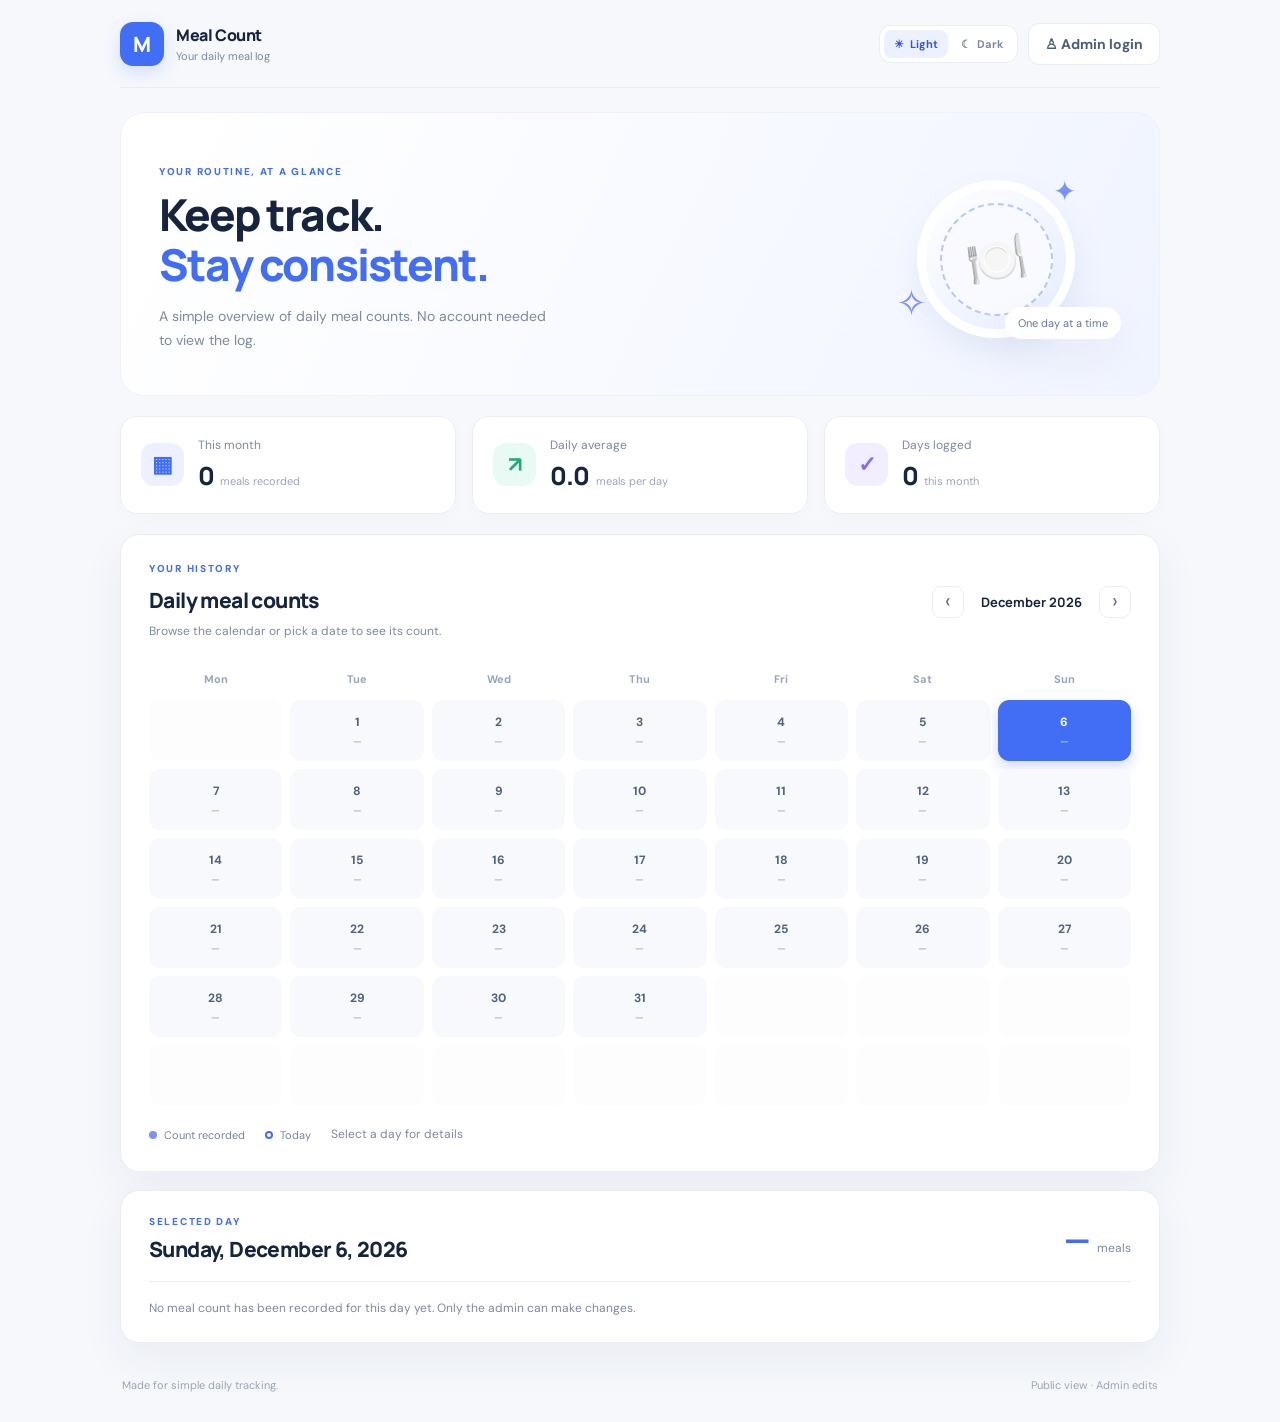
==== index.html @ 79d7aa11 "Add files via upload" ====
<!doctype html>
<html lang="en">
<head>
  <meta charset="utf-8">
  <meta name="viewport" content="width=device-width, initial-scale=1">
  <meta name="theme-color" content="#f5f8ff">
  <title>Meal Count — Daily Tracker</title>
  <link rel="stylesheet" href="style.css">
</head>
<body>
  <div class="app-shell">
    <header class="topbar">
      <a class="brand" href="#" aria-label="Meal Count home">
        <span class="brand-mark">M</span>
        <span><strong>Meal Count</strong><small>Your daily meal log</small></span>
      </a>
      <div class="top-actions">
        <div class="theme-switch" role="group" aria-label="Choose theme">
          <button id="lightTheme" class="theme-btn" type="button" aria-pressed="true" title="Light theme"><span aria-hidden="true">☀</span><span class="theme-label">Light</span></button>
          <button id="darkTheme" class="theme-btn" type="button" aria-pressed="false" title="Dark theme"><span aria-hidden="true">☾</span><span class="theme-label">Dark</span></button>
        </div>
        <button id="adminOpen" class="btn btn-quiet" type="button"><span aria-hidden="true">♙</span> Admin login</button>
      </div>
    </header>

    <main>
      <section class="hero">
        <div>
          <p class="eyebrow">YOUR ROUTINE, AT A GLANCE</p>
          <h1>Keep track.<br><span>Stay consistent.</span></h1>
          <p class="hero-copy">A simple overview of daily meal counts. No account needed to view the log.</p>
        </div>
        <div class="hero-art" aria-hidden="true">
          <div class="plate"><div class="plate-inner"><span>🍽️</span></div></div>
          <span class="spark spark-one">✦</span><span class="spark spark-two">✧</span>
          <span class="art-pill">One day at a time</span>
        </div>
      </section>

      <section class="stats-grid" aria-label="Meal statistics">
        <article class="stat-card"><span class="stat-icon blue">▦</span><div><p>This month</p><strong id="monthTotal">—</strong><small>meals recorded</small></div></article>
        <article class="stat-card"><span class="stat-icon mint">↗</span><div><p>Daily average</p><strong id="monthAverage">—</strong><small>meals per day</small></div></article>
        <article class="stat-card"><span class="stat-icon lilac">✓</span><div><p>Days logged</p><strong id="daysLogged">—</strong><small>this month</small></div></article>
      </section>

      <section class="panel calendar-panel">
        <div class="section-heading">
          <div><p class="eyebrow">YOUR HISTORY</p><h2>Daily meal counts</h2><p class="muted">Browse the calendar or pick a date to see its count.</p></div>
          <div class="month-control"><button id="prevMonth" class="icon-btn" aria-label="Previous month">‹</button><strong id="monthLabel">Month Year</strong><button id="nextMonth" class="icon-btn" aria-label="Next month">›</button></div>
        </div>
        <div class="calendar-wrap">
          <div class="weekdays"><span>Mon</span><span>Tue</span><span>Wed</span><span>Thu</span><span>Fri</span><span>Sat</span><span>Sun</span></div>
          <div id="calendar" class="calendar-grid"></div>
        </div>
        <div class="legend"><span><i class="dot dot-filled"></i> Count recorded</span><span><i class="dot dot-today"></i> Today</span><span class="muted">Select a day for details</span></div>
      </section>

      <section class="panel detail-panel">
        <div class="detail-top">
          <div><p class="eyebrow">SELECTED DAY</p><h2 id="selectedDate">Today</h2></div>
          <div class="count-display"><strong id="selectedCount">—</strong><span>meals</span></div>
        </div>
        <div id="detailMessage" class="empty-note">Meal counts are visible to everyone. Only the admin can make changes.</div>
        <div class="admin-edit" id="editArea" hidden>
          <label for="mealInput">Meal count for this day</label>
          <div class="edit-row"><input id="mealInput" type="number" min="0" max="99" step="1" inputmode="numeric" placeholder="e.g. 4"><button id="saveMeal" class="btn btn-primary" type="button">Save count</button><button id="clearMeal" class="btn btn-quiet" type="button">Clear</button></div>
          <p class="helper">Use a whole number from 0 to 99. Save to publish the update.</p>
        </div>
      </section>

      <footer><span>Made for simple daily tracking.</span><span id="footerStatus">Public view · Admin edits</span></footer>
    </main>
  </div>

  <div id="loginModal" class="modal-backdrop" hidden>
    <section class="modal" role="dialog" aria-modal="true" aria-labelledby="loginTitle">
      <button id="closeModal" class="modal-close" aria-label="Close login" type="button">×</button>
      <div class="login-mark">M</div>
      <p class="eyebrow">PRIVATE ACCESS</p><h2 id="loginTitle">Admin login</h2>
      <p class="muted">Sign in to add or edit daily meal counts.</p>
      <form id="loginForm">
        <label for="adminId">Admin ID</label><input id="adminId" autocomplete="username" required placeholder="Enter admin ID">
        <label for="adminPassword">Password</label><input id="adminPassword" type="password" autocomplete="current-password" required placeholder="Enter password">
        <p id="loginError" class="error" role="alert"></p>
        <button class="btn btn-primary login-submit" type="submit">Sign in</button>
      </form>
      <p class="modal-foot">Viewing the website does not require a login.</p>
    </section>
  </div>
  <div id="toast" class="toast" role="status" aria-live="polite"></div>
  <script src="config.js"></script>
  <script src="app.js"></script>
</body>
</html>
---- style.css ----
@import url('https://fonts.googleapis.com/css2?family=DM+Sans:wght@400;500;600;700&family=Manrope:wght@400;500;600;700;800&display=swap');
:root{--ink:#17243d;--muted:#7d899f;--blue:#426df5;--blue-dark:#3158df;--line:#e9edf5;--bg:#f6f8fc;--white:#fff;--shadow:0 16px 45px rgba(35,57,103,.06)}
*{box-sizing:border-box}body{margin:0;background:var(--bg);color:var(--ink);font-family:'DM Sans',sans-serif;font-size:14px;-webkit-font-smoothing:antialiased}button,input{font:inherit}button{cursor:pointer}.app-shell{max-width:1100px;margin:auto;padding:0 30px}.topbar{height:88px;display:flex;align-items:center;justify-content:space-between;border-bottom:1px solid #e8edf6}.brand{display:flex;align-items:center;gap:12px;color:inherit;text-decoration:none}.brand-mark,.login-mark{display:grid;place-items:center;background:var(--blue);color:white;border-radius:13px;font:800 21px Manrope,sans-serif;width:44px;height:44px;box-shadow:0 7px 18px #426df52c}.brand strong{display:block;font:800 16px Manrope,sans-serif;letter-spacing:-.4px}.brand small{display:block;color:var(--muted);font-size:11px;margin-top:3px}.btn{border:0;border-radius:11px;padding:11px 16px;font-weight:700;transition:transform .18s,background .18s,box-shadow .18s}.btn:active{transform:scale(.98)}.btn-primary{background:var(--blue);color:white;box-shadow:0 7px 16px #426df52b}.btn-primary:hover{background:var(--blue-dark)}.btn-quiet{background:white;color:#4b5b78;border:1px solid var(--line)}.btn-quiet:hover{background:#f9faff}.hero{display:flex;align-items:center;justify-content:space-between;padding:52px 38px 42px;margin-top:24px;background:linear-gradient(115deg,#fff 5%,#f0f4ff 100%);border:1px solid #edf1fb;border-radius:24px;overflow:hidden;min-height:255px}.eyebrow{font-size:10px;font-weight:800;letter-spacing:1.7px;color:var(--blue);margin:0 0 11px}.hero h1{font:800 clamp(32px,4vw,44px)/1.14 Manrope,sans-serif;letter-spacing:-1.8px;margin:0}.hero h1 span{color:var(--blue)}.hero-copy{color:var(--muted);max-width:390px;line-height:1.7;margin:16px 0 0}.hero-art{position:relative;width:250px;height:180px;display:grid;place-items:center;flex-shrink:0}.plate{width:158px;height:158px;border-radius:50%;display:grid;place-items:center;background:linear-gradient(145deg,#fff,#e7edff);box-shadow:0 15px 30px #516db51b;border:9px solid #fff;transform:rotate(-9deg)}.plate-inner{width:113px;height:113px;border-radius:50%;display:grid;place-items:center;border:2px dashed #b7c7fa;background:#f8faff;font-size:49px}.spark{position:absolute;color:#7892f8;font-size:28px}.spark-one{top:4px;right:45px}.spark-two{bottom:22px;left:25px;font-size:37px}.art-pill{position:absolute;right:0;bottom:10px;padding:9px 13px;border-radius:30px;background:white;color:#66779a;font-size:11px;box-shadow:var(--shadow)}.stats-grid{display:grid;grid-template-columns:repeat(3,1fr);gap:16px;margin:20px 0}.stat-card{background:white;border:1px solid var(--line);border-radius:17px;padding:20px;display:flex;align-items:center;gap:14px;box-shadow:0 5px 18px #223c7005}.stat-icon{height:43px;width:43px;display:grid;place-items:center;border-radius:13px;font-size:22px;font-weight:700}.blue{background:#edf1ff;color:#426df5}.mint{background:#e8faf4;color:#25a77f}.lilac{background:#f2edff;color:#8c6be8}.stat-card p{margin:0 0 5px;color:var(--muted);font-size:12px}.stat-card strong{font:800 25px Manrope,sans-serif;letter-spacing:-.8px}.stat-card small{color:#9ba5b8;font-size:11px;margin-left:6px}.panel{background:white;border:1px solid var(--line);border-radius:19px;padding:27px 28px;box-shadow:var(--shadow);margin-bottom:18px}.section-heading{display:flex;justify-content:space-between;align-items:center;gap:20px}.section-heading h2,.detail-top h2{font:800 21px Manrope,sans-serif;letter-spacing:-.6px;margin:0}.muted{color:var(--muted);font-size:12px;line-height:1.6}.section-heading .muted{margin:8px 0 0}.month-control{display:flex;align-items:center;gap:15px;white-space:nowrap}.month-control strong{font:700 13px Manrope,sans-serif;min-width:105px;text-align:center}.icon-btn{width:32px;height:32px;border-radius:9px;border:1px solid var(--line);background:white;color:#5d6b85;font-size:21px;line-height:1}.icon-btn:hover{background:#f3f6ff}.calendar-wrap{margin-top:26px}.weekdays,.calendar-grid{display:grid;grid-template-columns:repeat(7,minmax(0,1fr));gap:8px}.weekdays{margin-bottom:9px}.weekdays span{text-align:center;color:#9aa5b8;font-size:11px;font-weight:700;padding:5px 0}.day{border:1px solid transparent;background:#f8f9fc;border-radius:11px;min-height:61px;display:flex;align-items:center;flex-direction:column;justify-content:center;gap:5px;color:#51617e;position:relative;transition:.15s}.day:hover{border-color:#cbd6ff;background:#f2f5ff}.day .day-num{font-size:12px;font-weight:700}.day .day-count{font-size:10px;color:#8b97ad}.day.has-count{background:#eef2ff;color:#3159d9}.day.has-count .day-count{color:#426df5;font-weight:700}.day.today{border-color:var(--blue)}.day.selected{background:var(--blue);color:white;box-shadow:0 6px 14px #426df53b}.day.selected .day-count{color:#e3eaff}.day.outside{opacity:.28;pointer-events:none}.legend{display:flex;align-items:center;gap:20px;margin-top:19px;color:#77849a;font-size:11px;flex-wrap:wrap}.legend span{display:flex;align-items:center;gap:7px}.dot{width:8px;height:8px;border-radius:50%;display:inline-block}.dot-filled{background:#7892f8}.dot-today{border:2px solid var(--blue)}.detail-panel{padding:24px 28px}.detail-top{display:flex;align-items:center;justify-content:space-between}.detail-top .eyebrow{margin-bottom:7px}.count-display{display:flex;align-items:baseline;gap:7px}.count-display strong{font:800 34px Manrope,sans-serif;color:var(--blue);letter-spacing:-1px}.count-display span{font-size:12px;color:var(--muted)}.empty-note{border-top:1px solid var(--line);margin-top:18px;padding-top:17px;color:var(--muted);font-size:12px;line-height:1.6}.admin-edit{border-top:1px solid var(--line);margin-top:18px;padding-top:18px}.admin-edit label,.modal label{display:block;font-weight:700;font-size:12px;margin-bottom:8px}.edit-row{display:flex;gap:9px;max-width:470px}.edit-row input,.modal input{min-width:0;border:1px solid #dfe5f0;border-radius:10px;padding:12px 13px;outline:none;color:var(--ink);background:#fbfcff}.edit-row input{width:130px}.edit-row input:focus,.modal input:focus{border-color:#8da5ff;box-shadow:0 0 0 3px #426df515}.helper{font-size:11px;color:#99a4b7;margin:9px 0 0}footer{display:flex;justify-content:space-between;padding:17px 2px 30px;color:#9ba5b7;font-size:11px}.modal-backdrop{position:fixed;inset:0;background:#15223d80;backdrop-filter:blur(5px);display:grid;place-items:center;padding:20px;z-index:10}.modal-backdrop[hidden]{display:none}.modal{position:relative;background:white;width:100%;max-width:390px;padding:32px;border-radius:22px;box-shadow:0 25px 80px #101c3940;animation:pop .2s ease-out}.modal-close{position:absolute;right:17px;top:14px;border:0;background:#f4f6fb;border-radius:50%;width:31px;height:31px;font-size:22px;color:#71809a}.login-mark{margin-bottom:22px}.modal h2{font:800 24px Manrope,sans-serif;letter-spacing:-.8px;margin:0 0 7px}.modal .muted{margin:0 0 22px}.modal label{margin:14px 0 7px}.modal input{width:100%}.login-submit{width:100%;margin-top:18px;padding:13px}.modal-foot{text-align:center;color:#a1aabd;font-size:10px;margin:19px 0 0}.error{color:#d44747;font-size:12px;min-height:14px;margin:10px 0 0}.toast{position:fixed;bottom:25px;left:50%;transform:translate(-50%,15px);opacity:0;pointer-events:none;background:#17243d;color:white;padding:12px 18px;border-radius:12px;box-shadow:0 8px 28px #15223d30;font-size:12px;transition:.2s;z-index:20}.toast.show{opacity:1;transform:translate(-50%,0)}@keyframes pop{from{opacity:0;transform:translateY(8px) scale(.98)}to{opacity:1;transform:none}}
@media(max-width:700px){.app-shell{padding:0 16px}.topbar{height:72px}.brand-mark{width:39px;height:39px}.hero{padding:31px 24px;margin-top:17px;min-height:0}.hero-art{width:130px;height:130px;margin-right:-12px}.plate{width:112px;height:112px;border-width:6px}.plate-inner{width:80px;height:80px;font-size:35px}.art-pill{font-size:9px;right:-5px;bottom:0}.spark-one{right:15px;top:-5px}.spark-two{left:0;bottom:10px}.hero-copy{font-size:12px}.stats-grid{gap:9px}.stat-card{padding:13px 11px;gap:9px;align-items:flex-start;flex-direction:column}.stat-icon{width:34px;height:34px;font-size:18px;border-radius:10px}.stat-card strong{font-size:21px}.stat-card small{display:block;margin:3px 0 0;font-size:10px}.panel{padding:20px 15px}.section-heading{align-items:flex-start;flex-direction:column}.month-control{align-self:stretch;justify-content:space-between}.calendar-wrap{margin-top:19px}.weekdays,.calendar-grid{gap:4px}.day{min-height:49px;border-radius:8px;gap:3px}.day .day-num{font-size:11px}.day .day-count{font-size:9px}.legend{gap:12px}.detail-panel{padding:20px 17px}.edit-row{flex-wrap:wrap}.edit-row input{flex:1}.edit-row .btn{padding:11px 12px}footer{gap:10px;font-size:10px}.hero h1{font-size:31px}.hero-art{transform:scale(.9);transform-origin:center right}.modal{padding:27px 23px}}
@media(max-width:390px){.hero-art{display:none}.hero{padding:28px 22px}.stats-grid{grid-template-columns:repeat(3,minmax(0,1fr))}.stat-card p{font-size:10px}.stat-card strong{font-size:19px}}


/* Theme switch */
.top-actions{display:flex;align-items:center;gap:10px}
.theme-switch{display:flex;align-items:center;gap:3px;padding:4px;border:1px solid var(--line);background:var(--white);border-radius:12px}
.theme-btn{display:flex;align-items:center;gap:6px;padding:7px 10px;border:0;border-radius:8px;background:transparent;color:var(--muted);font-size:11px;font-weight:700;transition:background .18s,color .18s}
.theme-btn[aria-pressed="true"]{background:#edf1ff;color:#3158df}
body[data-theme="dark"]{--ink:#edf2ff;--muted:#9ba9c4;--line:#2b3650;--bg:#101522;--white:#171f30;--shadow:0 16px 45px rgba(0,0,0,.16)}
body[data-theme="dark"] .topbar{border-bottom-color:#273149}
body[data-theme="dark"] .hero{background:linear-gradient(115deg,#171f30 5%,#202b45 100%);border-color:#2b3650}
body[data-theme="dark"] .plate{background:linear-gradient(145deg,#26314b,#1c263c);border-color:#303d58}
body[data-theme="dark"] .plate-inner{background:#202a40;border-color:#52669b}
body[data-theme="dark"] .art-pill,body[data-theme="dark"] .btn-quiet,body[data-theme="dark"] .icon-btn,body[data-theme="dark"] .theme-switch{background:#1b2538;color:#c5d0e7;border-color:#2b3650}
body[data-theme="dark"] .stat-card,body[data-theme="dark"] .panel{background:#171f30;border-color:#2b3650}
body[data-theme="dark"] .stat-icon.blue{background:#26345a;color:#8ca6ff}
body[data-theme="dark"] .stat-icon.mint{background:#1d3b39;color:#71d8b5}
body[data-theme="dark"] .stat-icon.lilac{background:#332b50;color:#b8a1ff}
body[data-theme="dark"] .day{background:#1d2638;color:#c5d0e7}
body[data-theme="dark"] .day:hover{background:#273451;border-color:#536da8}
body[data-theme="dark"] .day.has-count{background:#26345a;color:#b9c8ff}
body[data-theme="dark"] .day.has-count .day-count{color:#a9baff}
body[data-theme="dark"] .day.selected{background:var(--blue);color:white}
body[data-theme="dark"] .day.selected .day-count{color:#e3eaff}
body[data-theme="dark"] .day.today{border-color:#7d98ff}
body[data-theme="dark"] .dot-filled{background:#8199ff}
body[data-theme="dark"] .theme-btn[aria-pressed="true"]{background:#303d5a;color:#d8e1ff}
body[data-theme="dark"] .edit-row input,body[data-theme="dark"] .modal input{background:#111827;border-color:#34415a;color:var(--ink)}
body[data-theme="dark"] .modal{background:#171f30}
body[data-theme="dark"] .modal-close{background:#263149;color:#d5def1}
body[data-theme="dark"] .empty-note,body[data-theme="dark"] .admin-edit{border-top-color:#2b3650}
body[data-theme="dark"] .login-mark{box-shadow:0 7px 18px #00000030}
@media(max-width:700px){.top-actions{gap:6px}.theme-label{display:none}.theme-btn{padding:8px 10px;font-size:15px}.theme-switch{gap:2px}}
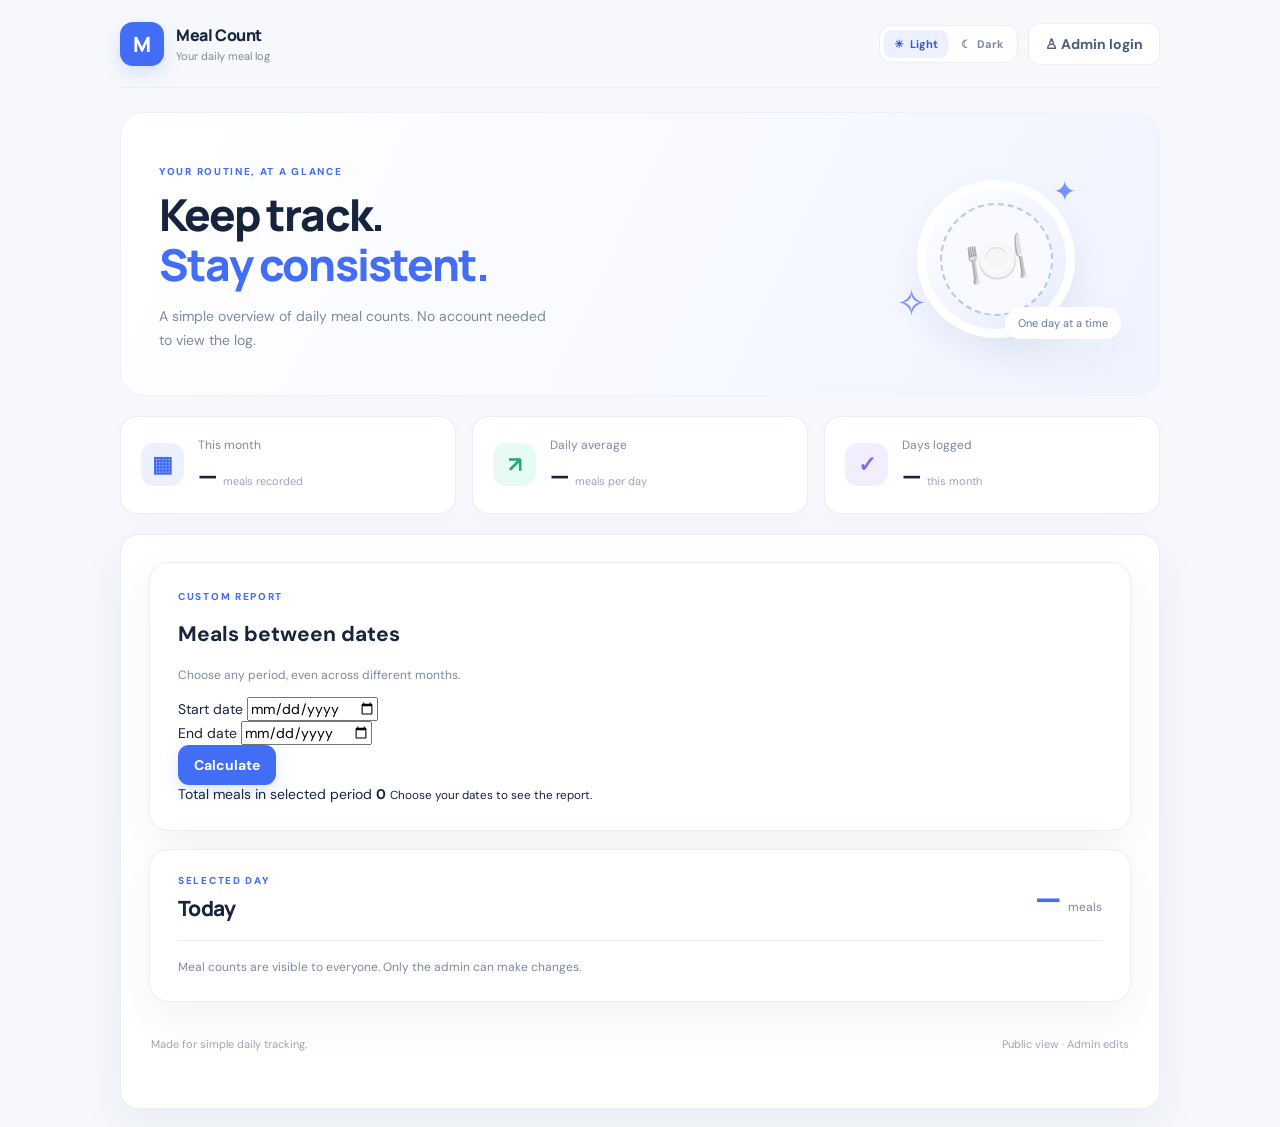
==== commit 0aaefc9b: "Update index.html" ====
--- a/index.html
+++ b/index.html
@@ -44,16 +44,31 @@
       </section>
 
       <section class="panel calendar-panel">
-        <div class="section-heading">
-          <div><p class="eyebrow">YOUR HISTORY</p><h2>Daily meal counts</h2><p class="muted">Browse the calendar or pick a date to see its count.</p></div>
-          <div class="month-control"><button id="prevMonth" class="icon-btn" aria-label="Previous month">‹</button><strong id="monthLabel">Month Year</strong><button id="nextMonth" class="icon-btn" aria-label="Next month">›</button></div>
-        </div>
-        <div class="calendar-wrap">
-          <div class="weekdays"><span>Mon</span><span>Tue</span><span>Wed</span><span>Thu</span><span>Fri</span><span>Sat</span><span>Sun</span></div>
-          <div id="calendar" class="calendar-grid"></div>
-        </div>
-        <div class="legend"><span><i class="dot dot-filled"></i> Count recorded</span><span><i class="dot dot-today"></i> Today</span><span class="muted">Select a day for details</span></div>
-      </section>
+       <section class="panel range-panel">
+  <p class="eyebrow">CUSTOM REPORT</p>
+  <h2>Meals between dates</h2>
+  <p class="muted">Choose any period, even across different months.</p>
+
+  <div class="range-inputs">
+    <div>
+      <label for="rangeStart">Start date</label>
+      <input type="date" id="rangeStart">
+    </div>
+    <div>
+      <label for="rangeEnd">End date</label>
+      <input type="date" id="rangeEnd">
+    </div>
+    <button id="calculateRange" class="btn btn-primary" type="button">
+      Calculate
+    </button>
+  </div>
+
+  <div id="rangeResult" class="range-result" aria-live="polite">
+    <span>Total meals in selected period</span>
+    <strong id="rangeTotal">0</strong>
+    <small id="rangeDetails">Choose your dates to see the report.</small>
+  </div>
+</section>
 
       <section class="panel detail-panel">
         <div class="detail-top">
@@ -91,4 +106,4 @@
   <script src="config.js"></script>
   <script src="app.js"></script>
 </body>
-</html>+</html>
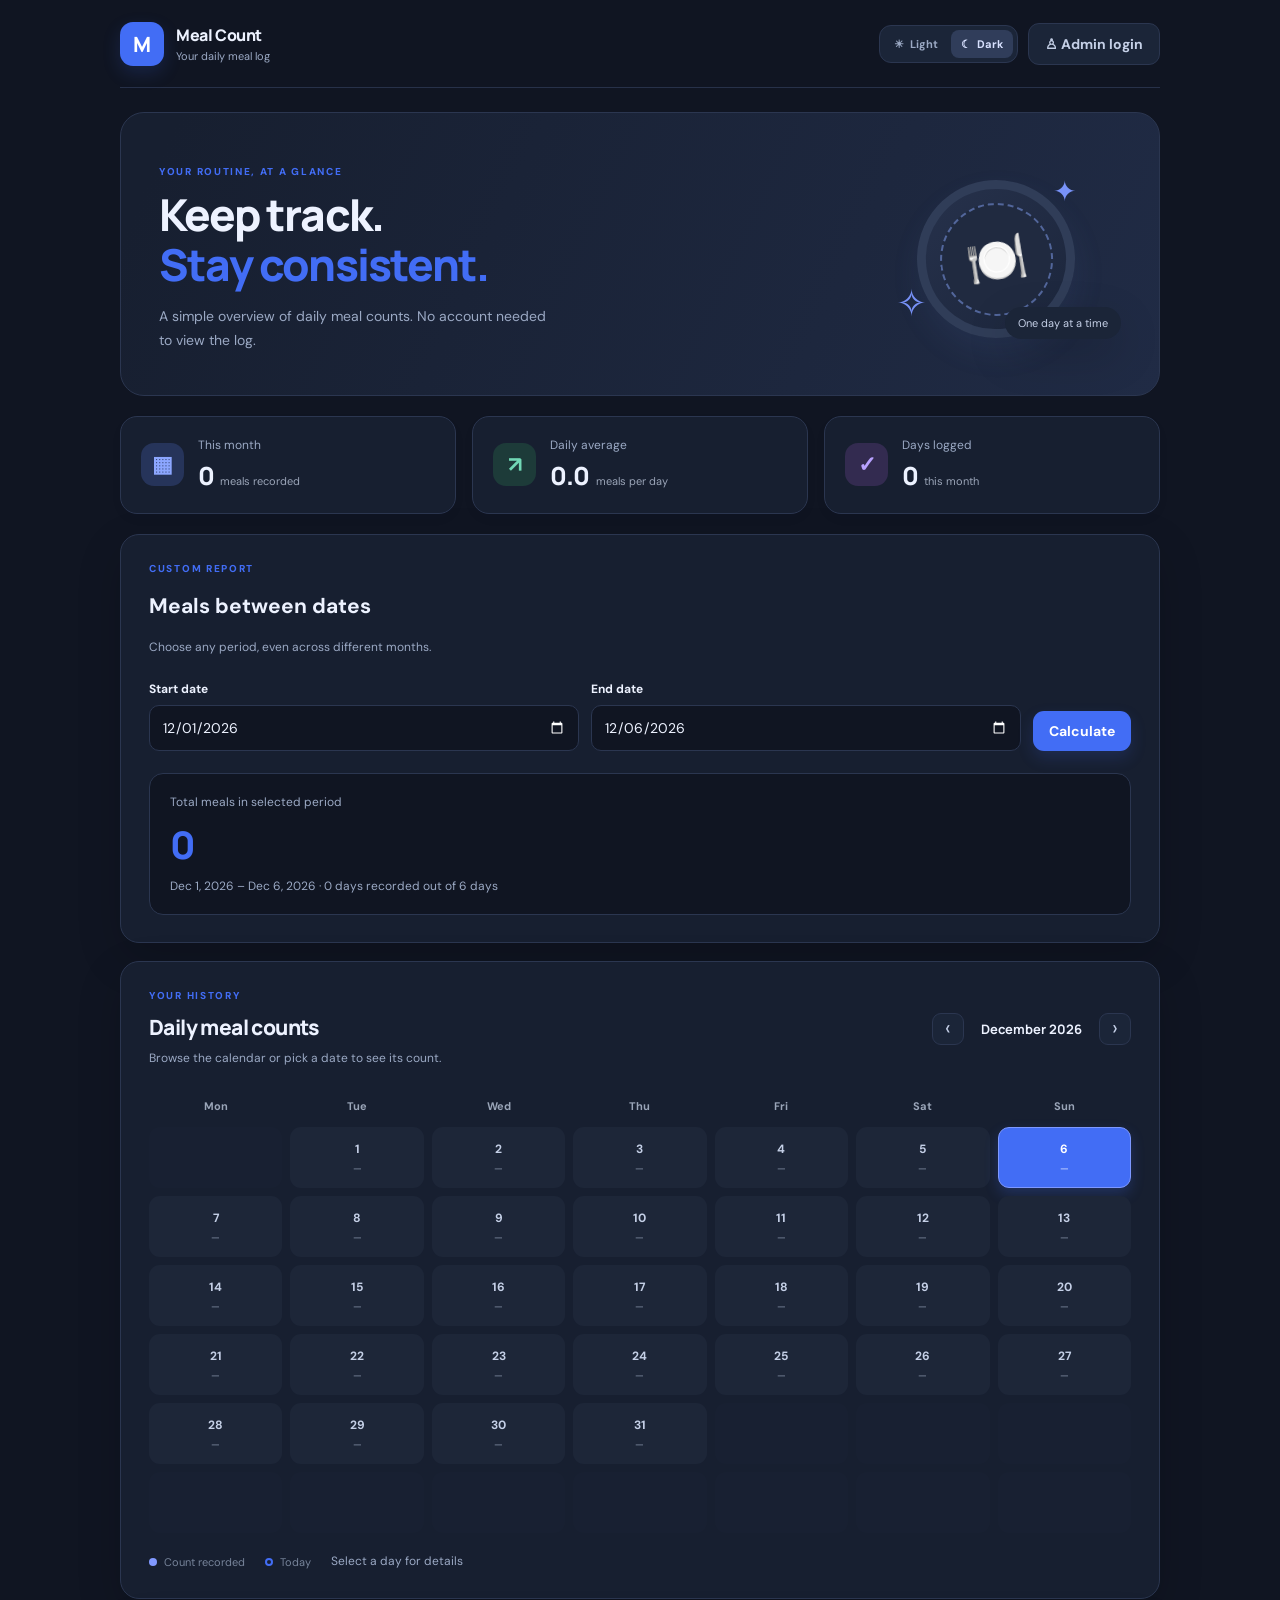
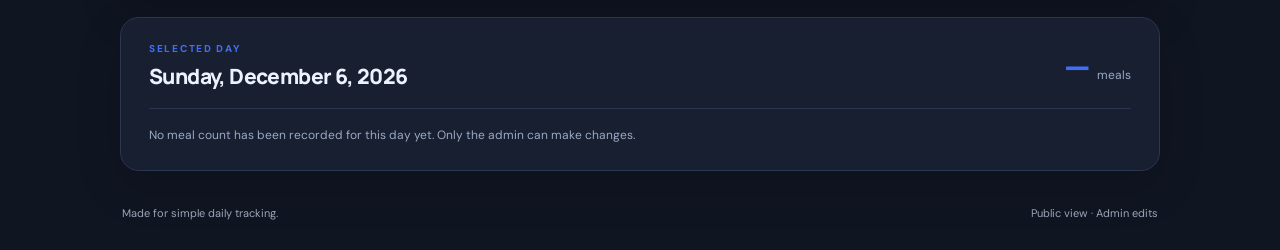
==== commit 7b9ca1d6: "Update index.html" ====
--- a/index.html
+++ b/index.html
@@ -3,7 +3,7 @@
 <head>
   <meta charset="utf-8">
   <meta name="viewport" content="width=device-width, initial-scale=1">
-  <meta name="theme-color" content="#f5f8ff">
+  <meta name="theme-color" content="#101522">
   <title>Meal Count — Daily Tracker</title>
   <link rel="stylesheet" href="style.css">
 </head>
@@ -16,8 +16,8 @@
       </a>
       <div class="top-actions">
         <div class="theme-switch" role="group" aria-label="Choose theme">
-          <button id="lightTheme" class="theme-btn" type="button" aria-pressed="true" title="Light theme"><span aria-hidden="true">☀</span><span class="theme-label">Light</span></button>
-          <button id="darkTheme" class="theme-btn" type="button" aria-pressed="false" title="Dark theme"><span aria-hidden="true">☾</span><span class="theme-label">Dark</span></button>
+          <button id="lightTheme" class="theme-btn" type="button" aria-pressed="false" title="Light theme"><span aria-hidden="true">☀</span><span class="theme-label">Light</span></button>
+          <button id="darkTheme" class="theme-btn" type="button" aria-pressed="true" title="Dark theme"><span aria-hidden="true">☾</span><span class="theme-label">Dark</span></button>
         </div>
         <button id="adminOpen" class="btn btn-quiet" type="button"><span aria-hidden="true">♙</span> Admin login</button>
       </div>
@@ -43,32 +43,33 @@
         <article class="stat-card"><span class="stat-icon lilac">✓</span><div><p>Days logged</p><strong id="daysLogged">—</strong><small>this month</small></div></article>
       </section>
 
+      <section class="panel range-panel">
+        <p class="eyebrow">CUSTOM REPORT</p>
+        <h2>Meals between dates</h2>
+        <p class="muted">Choose any period, even across different months.</p>
+        <div class="range-inputs">
+          <div><label for="rangeStart">Start date</label><input type="date" id="rangeStart"></div>
+          <div><label for="rangeEnd">End date</label><input type="date" id="rangeEnd"></div>
+          <button id="calculateRange" class="btn btn-primary" type="button">Calculate</button>
+        </div>
+        <div id="rangeResult" class="range-result" aria-live="polite">
+          <span>Total meals in selected period</span>
+          <strong id="rangeTotal">0</strong>
+          <small id="rangeDetails">Choose your dates to see the report.</small>
+        </div>
+      </section>
+
       <section class="panel calendar-panel">
-       <section class="panel range-panel">
-  <p class="eyebrow">CUSTOM REPORT</p>
-  <h2>Meals between dates</h2>
-  <p class="muted">Choose any period, even across different months.</p>
-
-  <div class="range-inputs">
-    <div>
-      <label for="rangeStart">Start date</label>
-      <input type="date" id="rangeStart">
-    </div>
-    <div>
-      <label for="rangeEnd">End date</label>
-      <input type="date" id="rangeEnd">
-    </div>
-    <button id="calculateRange" class="btn btn-primary" type="button">
-      Calculate
-    </button>
-  </div>
-
-  <div id="rangeResult" class="range-result" aria-live="polite">
-    <span>Total meals in selected period</span>
-    <strong id="rangeTotal">0</strong>
-    <small id="rangeDetails">Choose your dates to see the report.</small>
-  </div>
-</section>
+        <div class="section-heading">
+          <div><p class="eyebrow">YOUR HISTORY</p><h2>Daily meal counts</h2><p class="muted">Browse the calendar or pick a date to see its count.</p></div>
+          <div class="month-control"><button id="prevMonth" class="icon-btn" aria-label="Previous month">‹</button><strong id="monthLabel">Month Year</strong><button id="nextMonth" class="icon-btn" aria-label="Next month">›</button></div>
+        </div>
+        <div class="calendar-wrap">
+          <div class="weekdays"><span>Mon</span><span>Tue</span><span>Wed</span><span>Thu</span><span>Fri</span><span>Sat</span><span>Sun</span></div>
+          <div id="calendar" class="calendar-grid"></div>
+        </div>
+        <div class="legend"><span><i class="dot dot-filled"></i> Count recorded</span><span><i class="dot dot-today"></i> Today</span><span class="muted">Select a day for details</span></div>
+      </section>
 
       <section class="panel detail-panel">
         <div class="detail-top">
@@ -82,7 +83,6 @@
           <p class="helper">Use a whole number from 0 to 99. Save to publish the update.</p>
         </div>
       </section>
-
       <footer><span>Made for simple daily tracking.</span><span id="footerStatus">Public view · Admin edits</span></footer>
     </main>
   </div>
@@ -90,8 +90,7 @@
   <div id="loginModal" class="modal-backdrop" hidden>
     <section class="modal" role="dialog" aria-modal="true" aria-labelledby="loginTitle">
       <button id="closeModal" class="modal-close" aria-label="Close login" type="button">×</button>
-      <div class="login-mark">M</div>
-      <p class="eyebrow">PRIVATE ACCESS</p><h2 id="loginTitle">Admin login</h2>
+      <div class="login-mark">M</div><p class="eyebrow">PRIVATE ACCESS</p><h2 id="loginTitle">Admin login</h2>
       <p class="muted">Sign in to add or edit daily meal counts.</p>
       <form id="loginForm">
         <label for="adminId">Admin ID</label><input id="adminId" autocomplete="username" required placeholder="Enter admin ID">
--- a/style.css
+++ b/style.css
@@ -35,3 +35,74 @@
 body[data-theme="dark"] .empty-note,body[data-theme="dark"] .admin-edit{border-top-color:#2b3650}
 body[data-theme="dark"] .login-mark{box-shadow:0 7px 18px #00000030}
 @media(max-width:700px){.top-actions{gap:6px}.theme-label{display:none}.theme-btn{padding:8px 10px;font-size:15px}.theme-switch{gap:2px}}
+```css
+/* Custom date range report */
+.range-panel h2 {
+  font: 800 21px Manrope, sans-serif;
+  letter-spacing: -.6px;
+  margin: 0 0 8px;
+}
+
+.range-inputs {
+  display: grid;
+  grid-template-columns: 1fr 1fr auto;
+  gap: 12px;
+  align-items: end;
+  margin-top: 24px;
+}
+
+.range-inputs label {
+  display: block;
+  font-size: 12px;
+  font-weight: 700;
+  margin-bottom: 8px;
+}
+
+.range-inputs input {
+  width: 100%;
+  min-width: 0;
+  padding: 12px;
+  border: 1px solid var(--line);
+  border-radius: 10px;
+  background: var(--bg);
+  color: var(--ink);
+  color-scheme: light;
+}
+
+body[data-theme="dark"] .range-inputs input {
+  color-scheme: dark;
+}
+
+.range-result {
+  display: flex;
+  flex-direction: column;
+  gap: 8px;
+  margin-top: 22px;
+  padding: 20px;
+  border: 1px solid var(--line);
+  border-radius: 14px;
+  background: var(--bg);
+}
+
+.range-result span,
+.range-result small {
+  color: var(--muted);
+  font-size: 12px;
+}
+
+.range-result strong {
+  color: var(--blue);
+  font: 800 38px Manrope, sans-serif;
+  letter-spacing: -1px;
+}
+
+@media (max-width: 600px) {
+  .range-inputs {
+    grid-template-columns: 1fr;
+  }
+
+  .range-inputs .btn {
+    width: 100%;
+  }
+}
+```
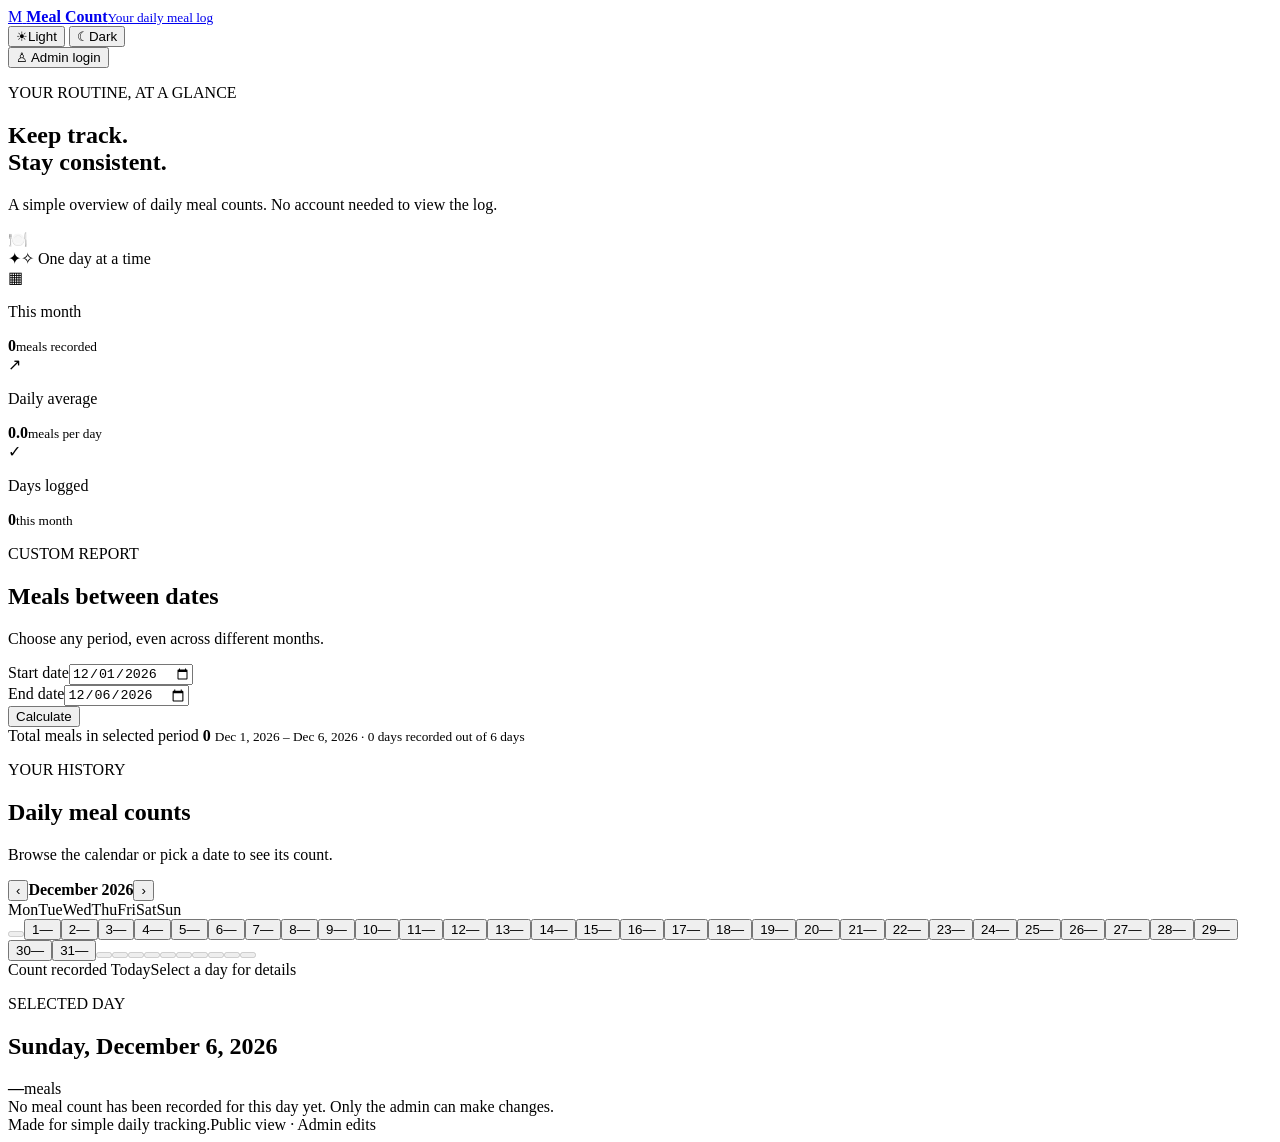
==== commit 24f2c2de: "Update index.html" ====
--- a/index.html
+++ b/index.html
@@ -5,7 +5,7 @@
   <meta name="viewport" content="width=device-width, initial-scale=1">
   <meta name="theme-color" content="#101522">
   <title>Meal Count — Daily Tracker</title>
-  <link rel="stylesheet" href="style.css">
+  <link rel="stylesheet" href="style.css?v=2">
 </head>
 <body>
   <div class="app-shell">
--- a/style.css
+++ b/style.css
@@ -1,108 +1,108 @@
-@import url('https://fonts.googleapis.com/css2?family=DM+Sans:wght@400;500;600;700&family=Manrope:wght@400;500;600;700;800&display=swap');
-:root{--ink:#17243d;--muted:#7d899f;--blue:#426df5;--blue-dark:#3158df;--line:#e9edf5;--bg:#f6f8fc;--white:#fff;--shadow:0 16px 45px rgba(35,57,103,.06)}
-*{box-sizing:border-box}body{margin:0;background:var(--bg);color:var(--ink);font-family:'DM Sans',sans-serif;font-size:14px;-webkit-font-smoothing:antialiased}button,input{font:inherit}button{cursor:pointer}.app-shell{max-width:1100px;margin:auto;padding:0 30px}.topbar{height:88px;display:flex;align-items:center;justify-content:space-between;border-bottom:1px solid #e8edf6}.brand{display:flex;align-items:center;gap:12px;color:inherit;text-decoration:none}.brand-mark,.login-mark{display:grid;place-items:center;background:var(--blue);color:white;border-radius:13px;font:800 21px Manrope,sans-serif;width:44px;height:44px;box-shadow:0 7px 18px #426df52c}.brand strong{display:block;font:800 16px Manrope,sans-serif;letter-spacing:-.4px}.brand small{display:block;color:var(--muted);font-size:11px;margin-top:3px}.btn{border:0;border-radius:11px;padding:11px 16px;font-weight:700;transition:transform .18s,background .18s,box-shadow .18s}.btn:active{transform:scale(.98)}.btn-primary{background:var(--blue);color:white;box-shadow:0 7px 16px #426df52b}.btn-primary:hover{background:var(--blue-dark)}.btn-quiet{background:white;color:#4b5b78;border:1px solid var(--line)}.btn-quiet:hover{background:#f9faff}.hero{display:flex;align-items:center;justify-content:space-between;padding:52px 38px 42px;margin-top:24px;background:linear-gradient(115deg,#fff 5%,#f0f4ff 100%);border:1px solid #edf1fb;border-radius:24px;overflow:hidden;min-height:255px}.eyebrow{font-size:10px;font-weight:800;letter-spacing:1.7px;color:var(--blue);margin:0 0 11px}.hero h1{font:800 clamp(32px,4vw,44px)/1.14 Manrope,sans-serif;letter-spacing:-1.8px;margin:0}.hero h1 span{color:var(--blue)}.hero-copy{color:var(--muted);max-width:390px;line-height:1.7;margin:16px 0 0}.hero-art{position:relative;width:250px;height:180px;display:grid;place-items:center;flex-shrink:0}.plate{width:158px;height:158px;border-radius:50%;display:grid;place-items:center;background:linear-gradient(145deg,#fff,#e7edff);box-shadow:0 15px 30px #516db51b;border:9px solid #fff;transform:rotate(-9deg)}.plate-inner{width:113px;height:113px;border-radius:50%;display:grid;place-items:center;border:2px dashed #b7c7fa;background:#f8faff;font-size:49px}.spark{position:absolute;color:#7892f8;font-size:28px}.spark-one{top:4px;right:45px}.spark-two{bottom:22px;left:25px;font-size:37px}.art-pill{position:absolute;right:0;bottom:10px;padding:9px 13px;border-radius:30px;background:white;color:#66779a;font-size:11px;box-shadow:var(--shadow)}.stats-grid{display:grid;grid-template-columns:repeat(3,1fr);gap:16px;margin:20px 0}.stat-card{background:white;border:1px solid var(--line);border-radius:17px;padding:20px;display:flex;align-items:center;gap:14px;box-shadow:0 5px 18px #223c7005}.stat-icon{height:43px;width:43px;display:grid;place-items:center;border-radius:13px;font-size:22px;font-weight:700}.blue{background:#edf1ff;color:#426df5}.mint{background:#e8faf4;color:#25a77f}.lilac{background:#f2edff;color:#8c6be8}.stat-card p{margin:0 0 5px;color:var(--muted);font-size:12px}.stat-card strong{font:800 25px Manrope,sans-serif;letter-spacing:-.8px}.stat-card small{color:#9ba5b8;font-size:11px;margin-left:6px}.panel{background:white;border:1px solid var(--line);border-radius:19px;padding:27px 28px;box-shadow:var(--shadow);margin-bottom:18px}.section-heading{display:flex;justify-content:space-between;align-items:center;gap:20px}.section-heading h2,.detail-top h2{font:800 21px Manrope,sans-serif;letter-spacing:-.6px;margin:0}.muted{color:var(--muted);font-size:12px;line-height:1.6}.section-heading .muted{margin:8px 0 0}.month-control{display:flex;align-items:center;gap:15px;white-space:nowrap}.month-control strong{font:700 13px Manrope,sans-serif;min-width:105px;text-align:center}.icon-btn{width:32px;height:32px;border-radius:9px;border:1px solid var(--line);background:white;color:#5d6b85;font-size:21px;line-height:1}.icon-btn:hover{background:#f3f6ff}.calendar-wrap{margin-top:26px}.weekdays,.calendar-grid{display:grid;grid-template-columns:repeat(7,minmax(0,1fr));gap:8px}.weekdays{margin-bottom:9px}.weekdays span{text-align:center;color:#9aa5b8;font-size:11px;font-weight:700;padding:5px 0}.day{border:1px solid transparent;background:#f8f9fc;border-radius:11px;min-height:61px;display:flex;align-items:center;flex-direction:column;justify-content:center;gap:5px;color:#51617e;position:relative;transition:.15s}.day:hover{border-color:#cbd6ff;background:#f2f5ff}.day .day-num{font-size:12px;font-weight:700}.day .day-count{font-size:10px;color:#8b97ad}.day.has-count{background:#eef2ff;color:#3159d9}.day.has-count .day-count{color:#426df5;font-weight:700}.day.today{border-color:var(--blue)}.day.selected{background:var(--blue);color:white;box-shadow:0 6px 14px #426df53b}.day.selected .day-count{color:#e3eaff}.day.outside{opacity:.28;pointer-events:none}.legend{display:flex;align-items:center;gap:20px;margin-top:19px;color:#77849a;font-size:11px;flex-wrap:wrap}.legend span{display:flex;align-items:center;gap:7px}.dot{width:8px;height:8px;border-radius:50%;display:inline-block}.dot-filled{background:#7892f8}.dot-today{border:2px solid var(--blue)}.detail-panel{padding:24px 28px}.detail-top{display:flex;align-items:center;justify-content:space-between}.detail-top .eyebrow{margin-bottom:7px}.count-display{display:flex;align-items:baseline;gap:7px}.count-display strong{font:800 34px Manrope,sans-serif;color:var(--blue);letter-spacing:-1px}.count-display span{font-size:12px;color:var(--muted)}.empty-note{border-top:1px solid var(--line);margin-top:18px;padding-top:17px;color:var(--muted);font-size:12px;line-height:1.6}.admin-edit{border-top:1px solid var(--line);margin-top:18px;padding-top:18px}.admin-edit label,.modal label{display:block;font-weight:700;font-size:12px;margin-bottom:8px}.edit-row{display:flex;gap:9px;max-width:470px}.edit-row input,.modal input{min-width:0;border:1px solid #dfe5f0;border-radius:10px;padding:12px 13px;outline:none;color:var(--ink);background:#fbfcff}.edit-row input{width:130px}.edit-row input:focus,.modal input:focus{border-color:#8da5ff;box-shadow:0 0 0 3px #426df515}.helper{font-size:11px;color:#99a4b7;margin:9px 0 0}footer{display:flex;justify-content:space-between;padding:17px 2px 30px;color:#9ba5b7;font-size:11px}.modal-backdrop{position:fixed;inset:0;background:#15223d80;backdrop-filter:blur(5px);display:grid;place-items:center;padding:20px;z-index:10}.modal-backdrop[hidden]{display:none}.modal{position:relative;background:white;width:100%;max-width:390px;padding:32px;border-radius:22px;box-shadow:0 25px 80px #101c3940;animation:pop .2s ease-out}.modal-close{position:absolute;right:17px;top:14px;border:0;background:#f4f6fb;border-radius:50%;width:31px;height:31px;font-size:22px;color:#71809a}.login-mark{margin-bottom:22px}.modal h2{font:800 24px Manrope,sans-serif;letter-spacing:-.8px;margin:0 0 7px}.modal .muted{margin:0 0 22px}.modal label{margin:14px 0 7px}.modal input{width:100%}.login-submit{width:100%;margin-top:18px;padding:13px}.modal-foot{text-align:center;color:#a1aabd;font-size:10px;margin:19px 0 0}.error{color:#d44747;font-size:12px;min-height:14px;margin:10px 0 0}.toast{position:fixed;bottom:25px;left:50%;transform:translate(-50%,15px);opacity:0;pointer-events:none;background:#17243d;color:white;padding:12px 18px;border-radius:12px;box-shadow:0 8px 28px #15223d30;font-size:12px;transition:.2s;z-index:20}.toast.show{opacity:1;transform:translate(-50%,0)}@keyframes pop{from{opacity:0;transform:translateY(8px) scale(.98)}to{opacity:1;transform:none}}
-@media(max-width:700px){.app-shell{padding:0 16px}.topbar{height:72px}.brand-mark{width:39px;height:39px}.hero{padding:31px 24px;margin-top:17px;min-height:0}.hero-art{width:130px;height:130px;margin-right:-12px}.plate{width:112px;height:112px;border-width:6px}.plate-inner{width:80px;height:80px;font-size:35px}.art-pill{font-size:9px;right:-5px;bottom:0}.spark-one{right:15px;top:-5px}.spark-two{left:0;bottom:10px}.hero-copy{font-size:12px}.stats-grid{gap:9px}.stat-card{padding:13px 11px;gap:9px;align-items:flex-start;flex-direction:column}.stat-icon{width:34px;height:34px;font-size:18px;border-radius:10px}.stat-card strong{font-size:21px}.stat-card small{display:block;margin:3px 0 0;font-size:10px}.panel{padding:20px 15px}.section-heading{align-items:flex-start;flex-direction:column}.month-control{align-self:stretch;justify-content:space-between}.calendar-wrap{margin-top:19px}.weekdays,.calendar-grid{gap:4px}.day{min-height:49px;border-radius:8px;gap:3px}.day .day-num{font-size:11px}.day .day-count{font-size:9px}.legend{gap:12px}.detail-panel{padding:20px 17px}.edit-row{flex-wrap:wrap}.edit-row input{flex:1}.edit-row .btn{padding:11px 12px}footer{gap:10px;font-size:10px}.hero h1{font-size:31px}.hero-art{transform:scale(.9);transform-origin:center right}.modal{padding:27px 23px}}
-@media(max-width:390px){.hero-art{display:none}.hero{padding:28px 22px}.stats-grid{grid-template-columns:repeat(3,minmax(0,1fr))}.stat-card p{font-size:10px}.stat-card strong{font-size:19px}}
+<!doctype html>
+<html lang="en">
+<head>
+  <meta charset="utf-8">
+  <meta name="viewport" content="width=device-width, initial-scale=1">
+  <meta name="theme-color" content="#101522">
+  <title>Meal Count — Daily Tracker</title>
+  <link rel="stylesheet" href="style.css">
+</head>
+<body>
+  <div class="app-shell">
+    <header class="topbar">
+      <a class="brand" href="#" aria-label="Meal Count home">
+        <span class="brand-mark">M</span>
+        <span><strong>Meal Count</strong><small>Your daily meal log</small></span>
+      </a>
+      <div class="top-actions">
+        <div class="theme-switch" role="group" aria-label="Choose theme">
+          <button id="lightTheme" class="theme-btn" type="button" aria-pressed="false" title="Light theme"><span aria-hidden="true">☀</span><span class="theme-label">Light</span></button>
+          <button id="darkTheme" class="theme-btn" type="button" aria-pressed="true" title="Dark theme"><span aria-hidden="true">☾</span><span class="theme-label">Dark</span></button>
+        </div>
+        <button id="adminOpen" class="btn btn-quiet" type="button"><span aria-hidden="true">♙</span> Admin login</button>
+      </div>
+    </header>
 
+    <main>
+      <section class="hero">
+        <div>
+          <p class="eyebrow">YOUR ROUTINE, AT A GLANCE</p>
+          <h1>Keep track.<br><span>Stay consistent.</span></h1>
+          <p class="hero-copy">A simple overview of daily meal counts. No account needed to view the log.</p>
+        </div>
+        <div class="hero-art" aria-hidden="true">
+          <div class="plate"><div class="plate-inner"><span>🍽️</span></div></div>
+          <span class="spark spark-one">✦</span><span class="spark spark-two">✧</span>
+          <span class="art-pill">One day at a time</span>
+        </div>
+      </section>
 
-/* Theme switch */
-.top-actions{display:flex;align-items:center;gap:10px}
-.theme-switch{display:flex;align-items:center;gap:3px;padding:4px;border:1px solid var(--line);background:var(--white);border-radius:12px}
-.theme-btn{display:flex;align-items:center;gap:6px;padding:7px 10px;border:0;border-radius:8px;background:transparent;color:var(--muted);font-size:11px;font-weight:700;transition:background .18s,color .18s}
-.theme-btn[aria-pressed="true"]{background:#edf1ff;color:#3158df}
-body[data-theme="dark"]{--ink:#edf2ff;--muted:#9ba9c4;--line:#2b3650;--bg:#101522;--white:#171f30;--shadow:0 16px 45px rgba(0,0,0,.16)}
-body[data-theme="dark"] .topbar{border-bottom-color:#273149}
-body[data-theme="dark"] .hero{background:linear-gradient(115deg,#171f30 5%,#202b45 100%);border-color:#2b3650}
-body[data-theme="dark"] .plate{background:linear-gradient(145deg,#26314b,#1c263c);border-color:#303d58}
-body[data-theme="dark"] .plate-inner{background:#202a40;border-color:#52669b}
-body[data-theme="dark"] .art-pill,body[data-theme="dark"] .btn-quiet,body[data-theme="dark"] .icon-btn,body[data-theme="dark"] .theme-switch{background:#1b2538;color:#c5d0e7;border-color:#2b3650}
-body[data-theme="dark"] .stat-card,body[data-theme="dark"] .panel{background:#171f30;border-color:#2b3650}
-body[data-theme="dark"] .stat-icon.blue{background:#26345a;color:#8ca6ff}
-body[data-theme="dark"] .stat-icon.mint{background:#1d3b39;color:#71d8b5}
-body[data-theme="dark"] .stat-icon.lilac{background:#332b50;color:#b8a1ff}
-body[data-theme="dark"] .day{background:#1d2638;color:#c5d0e7}
-body[data-theme="dark"] .day:hover{background:#273451;border-color:#536da8}
-body[data-theme="dark"] .day.has-count{background:#26345a;color:#b9c8ff}
-body[data-theme="dark"] .day.has-count .day-count{color:#a9baff}
-body[data-theme="dark"] .day.selected{background:var(--blue);color:white}
-body[data-theme="dark"] .day.selected .day-count{color:#e3eaff}
-body[data-theme="dark"] .day.today{border-color:#7d98ff}
-body[data-theme="dark"] .dot-filled{background:#8199ff}
-body[data-theme="dark"] .theme-btn[aria-pressed="true"]{background:#303d5a;color:#d8e1ff}
-body[data-theme="dark"] .edit-row input,body[data-theme="dark"] .modal input{background:#111827;border-color:#34415a;color:var(--ink)}
-body[data-theme="dark"] .modal{background:#171f30}
-body[data-theme="dark"] .modal-close{background:#263149;color:#d5def1}
-body[data-theme="dark"] .empty-note,body[data-theme="dark"] .admin-edit{border-top-color:#2b3650}
-body[data-theme="dark"] .login-mark{box-shadow:0 7px 18px #00000030}
-@media(max-width:700px){.top-actions{gap:6px}.theme-label{display:none}.theme-btn{padding:8px 10px;font-size:15px}.theme-switch{gap:2px}}
-```css
-/* Custom date range report */
-.range-panel h2 {
-  font: 800 21px Manrope, sans-serif;
-  letter-spacing: -.6px;
-  margin: 0 0 8px;
-}
+      <section class="stats-grid" aria-label="Meal statistics">
+        <article class="stat-card"><span class="stat-icon blue">▦</span><div><p>This month</p><strong id="monthTotal">—</strong><small>meals recorded</small></div></article>
+        <article class="stat-card"><span class="stat-icon mint">↗</span><div><p>Daily average</p><strong id="monthAverage">—</strong><small>meals per day</small></div></article>
+        <article class="stat-card"><span class="stat-icon lilac">✓</span><div><p>Days logged</p><strong id="daysLogged">—</strong><small>this month</small></div></article>
+      </section>
 
-.range-inputs {
-  display: grid;
-  grid-template-columns: 1fr 1fr auto;
-  gap: 12px;
-  align-items: end;
-  margin-top: 24px;
-}
+      <section class="panel range-panel">
+        <p class="eyebrow">CUSTOM REPORT</p>
+        <h2>Meals between dates</h2>
+        <p class="muted">Choose any period, even across different months.</p>
+        <div class="range-inputs">
+          <div><label for="rangeStart">Start date</label><input type="date" id="rangeStart"></div>
+          <div><label for="rangeEnd">End date</label><input type="date" id="rangeEnd"></div>
+          <button id="calculateRange" class="btn btn-primary" type="button">Calculate</button>
+        </div>
+        <div id="rangeResult" class="range-result" aria-live="polite">
+          <span>Total meals in selected period</span>
+          <strong id="rangeTotal">0</strong>
+          <small id="rangeDetails">Choose your dates to see the report.</small>
+        </div>
+      </section>
 
-.range-inputs label {
-  display: block;
-  font-size: 12px;
-  font-weight: 700;
-  margin-bottom: 8px;
-}
+      <section class="panel calendar-panel">
+        <div class="section-heading">
+          <div><p class="eyebrow">YOUR HISTORY</p><h2>Daily meal counts</h2><p class="muted">Browse the calendar or pick a date to see its count.</p></div>
+          <div class="month-control"><button id="prevMonth" class="icon-btn" aria-label="Previous month">‹</button><strong id="monthLabel">Month Year</strong><button id="nextMonth" class="icon-btn" aria-label="Next month">›</button></div>
+        </div>
+        <div class="calendar-wrap">
+          <div class="weekdays"><span>Mon</span><span>Tue</span><span>Wed</span><span>Thu</span><span>Fri</span><span>Sat</span><span>Sun</span></div>
+          <div id="calendar" class="calendar-grid"></div>
+        </div>
+        <div class="legend"><span><i class="dot dot-filled"></i> Count recorded</span><span><i class="dot dot-today"></i> Today</span><span class="muted">Select a day for details</span></div>
+      </section>
 
-.range-inputs input {
-  width: 100%;
-  min-width: 0;
-  padding: 12px;
-  border: 1px solid var(--line);
-  border-radius: 10px;
-  background: var(--bg);
-  color: var(--ink);
-  color-scheme: light;
-}
+      <section class="panel detail-panel">
+        <div class="detail-top">
+          <div><p class="eyebrow">SELECTED DAY</p><h2 id="selectedDate">Today</h2></div>
+          <div class="count-display"><strong id="selectedCount">—</strong><span>meals</span></div>
+        </div>
+        <div id="detailMessage" class="empty-note">Meal counts are visible to everyone. Only the admin can make changes.</div>
+        <div class="admin-edit" id="editArea" hidden>
+          <label for="mealInput">Meal count for this day</label>
+          <div class="edit-row"><input id="mealInput" type="number" min="0" max="99" step="1" inputmode="numeric" placeholder="e.g. 4"><button id="saveMeal" class="btn btn-primary" type="button">Save count</button><button id="clearMeal" class="btn btn-quiet" type="button">Clear</button></div>
+          <p class="helper">Use a whole number from 0 to 99. Save to publish the update.</p>
+        </div>
+      </section>
+      <footer><span>Made for simple daily tracking.</span><span id="footerStatus">Public view · Admin edits</span></footer>
+    </main>
+  </div>
 
-body[data-theme="dark"] .range-inputs input {
-  color-scheme: dark;
-}
-
-.range-result {
-  display: flex;
-  flex-direction: column;
-  gap: 8px;
-  margin-top: 22px;
-  padding: 20px;
-  border: 1px solid var(--line);
-  border-radius: 14px;
-  background: var(--bg);
-}
-
-.range-result span,
-.range-result small {
-  color: var(--muted);
-  font-size: 12px;
-}
-
-.range-result strong {
-  color: var(--blue);
-  font: 800 38px Manrope, sans-serif;
-  letter-spacing: -1px;
-}
-
-@media (max-width: 600px) {
-  .range-inputs {
-    grid-template-columns: 1fr;
-  }
-
-  .range-inputs .btn {
-    width: 100%;
-  }
-}
-```
+  <div id="loginModal" class="modal-backdrop" hidden>
+    <section class="modal" role="dialog" aria-modal="true" aria-labelledby="loginTitle">
+      <button id="closeModal" class="modal-close" aria-label="Close login" type="button">×</button>
+      <div class="login-mark">M</div><p class="eyebrow">PRIVATE ACCESS</p><h2 id="loginTitle">Admin login</h2>
+      <p class="muted">Sign in to add or edit daily meal counts.</p>
+      <form id="loginForm">
+        <label for="adminId">Admin ID</label><input id="adminId" autocomplete="username" required placeholder="Enter admin ID">
+        <label for="adminPassword">Password</label><input id="adminPassword" type="password" autocomplete="current-password" required placeholder="Enter password">
+        <p id="loginError" class="error" role="alert"></p>
+        <button class="btn btn-primary login-submit" type="submit">Sign in</button>
+      </form>
+      <p class="modal-foot">Viewing the website does not require a login.</p>
+    </section>
+  </div>
+  <div id="toast" class="toast" role="status" aria-live="polite"></div>
+  <script src="config.js"></script>
+  <script src="app.js"></script>
+</body>
+</html>
